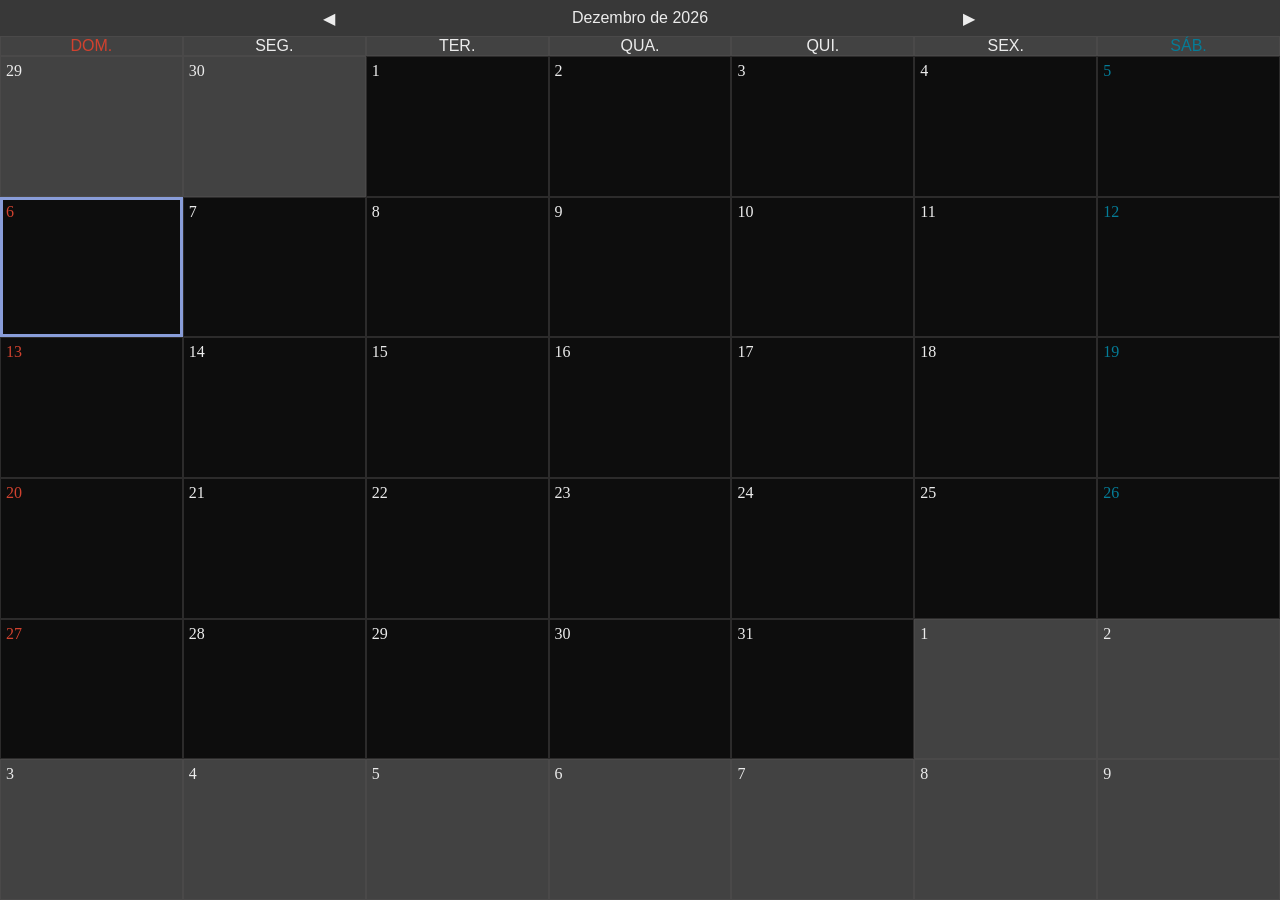
==== calendar.html @ 50bf1890 "Modularização do CSS Deixei o CSS mais modular, criando um módulo pra variáveis e módulos pras telas" ====
<!DOCTYPE html>
<html lang="pt-br">
<head>
    <meta charset="UTF-8">
    <meta name="viewport" content="width=device-width, initial-scale=1.0">
    <title>Calendário</title>
    <link href="https://fonts.googleapis.com/icon?family=Material+Icons" rel="stylesheet">
    <link rel="stylesheet" href="calendar-styles/calendar.css">
    <link rel="stylesheet" href="calendar-styles/createEventPopup.css">
    <link rel="stylesheet" href="calendar-styles/saveEventPopup.css">
</head>
<body>
    <main>
        <section class="calendar">
            <!-- Tabela com os dias do mês -->
            <table class="month">
                <caption class="calendar-header">
                    <div class="calendar-controls">
                        <button class="previous-month">&#9664;</button>
                        <button class="next-month">&#9654;</button>
                    </div>
                    <span class="calendar-title">?? de 20??</span>
                </caption>
                <thead>
                    <!-- Todas as 7 colunas -->
                    <tr class="days-of-the-week-columns">
                        <th class="days-of-the-week" style="color: var(--sun-color);">DOM.</th>
                        <th class="days-of-the-week">SEG.</th>
                        <th class="days-of-the-week">TER.</th>
                        <th class="days-of-the-week">QUA.</th>
                        <th class="days-of-the-week">QUI.</th>
                        <th class="days-of-the-week">SEX.</th>
                        <th class="days-of-the-week" style="color: var(--sat-color);">SÁB.</th>
                    </tr>
                </thead>
                <tbody>
                    <!-- Todas as 6 linhas -->
                    <tr class="days-line">
                        <td class="days">?</td>
                        <td class="days">?</td>
                        <td class="days">?</td>
                        <td class="days">?</td>
                        <td class="days">?</td>
                        <td class="days">?</td>
                        <td class="days">?</td>
                    </tr>
                    <tr class="days-line">
                        <td class="days">?</td>
                        <td class="days">?</td>
                        <td class="days">?</td>
                        <td class="days">?</td>
                        <td class="days">?</td>
                        <td class="days">?</td>
                        <td class="days">?</td>
                    </tr>
                    <tr class="days-line">
                        <td class="days">?</td>
                        <td class="days">?</td>
                        <td class="days">?</td>
                        <td class="days">?</td>
                        <td class="days">?</td>
                        <td class="days">?</td>
                        <td class="days">?</td>
                    </tr>
                    <tr class="days-line">
                        <td class="days">?</td>
                        <td class="days">?</td>
                        <td class="days marked-day">?</td>
                        <td class="days">?</td>
                        <td class="days">?</td>
                        <td class="days">?</td>
                        <td class="days marked-day">?</td>
                    </tr>
                    <tr class="days-line">
                        <td class="days">?</td>
                        <td class="days">?</td>
                        <td class="days">?</td>
                        <td class="days">?</td>
                        <td class="days">?</td>
                        <td class="days">?</td>
                        <td class="days">?</td>
                    </tr>
                    <tr class="days-line">
                        <td class="days">?</td>
                        <td class="days">?</td>
                        <td class="days">?</td>
                        <td class="days">?</td>
                        <td class="days">?</td>
                        <td class="days">?</td>
                        <td class="days">?</td>
                    </tr>
                </tbody>
            </table>
            <!-- Pop-up que lista os eventos do dia clicado e que permite criar um novo evento -->
            <aside class="add-event" aria-labelledby="popup-title" role="dialog" hidden>
                <span class="event-date">?? de 20??</span>
                <div class="saved-events">
                    <!-- Os que não tiverem marcadores de evento devem conter apenas 1 span vazio desse -->
                    <span class="saved-event"></span>
                    <!-- Deve-se adicionar esses spans dinamicamente via JS
                    <span class="saved-event">
                        <h3 class="event-title">Regar Hortaliças</h3>
                        <button class="material-icons delete-event">close</button>
                        <button class="material-icons conclude-event">check</button> 
                    </span>
                    <span class="saved-event">
                        <h3 class="event-title">Adubar Tomateiras</h3>
                        <button class="material-icons delete-event">close</button>
                        <button class="material-icons conclude-event">check</button>
                    </span>
                    <span class="saved-event">
                        <h3 class="event-title">Controlar Pragas no Milho</h3>
                        <button class="material-icons delete-event">close</button>
                        <button class="material-icons conclude-event">check</button>
                    </span>
                     -->
                </div> 
                <button type="submit" class="create-event-button">Criar</button>
            </aside>
            <!-- Pop-up para salvar um novo evento no dia que foi clicado -->
            <aside class="save-event-popup" aria-label="Save Event Popup" hidden>
                <!-- action="/salvar-evento" method="post" -->
                <form class="save-event-form">
                    <!-- Grupo de ações do evento -->
                    <div class="save-event-form-group1">
                        <!-- Botão para fechar o pop-up, visível apenas após o salvamento -->
                        <button type="button" class="material-icons close-save-event-popup" aria-label="Voltar" hidden>arrow_back</button>
                        <!-- Botão para salvar o evento, visível apenas enquanto está editando -->
                        <button type="submit" class="material-icons save-event-button" aria-label="Salvar evento">check</button>
                        <!-- Campo de título do evento: visível em modo de edição e substituído por texto fixo após o salvamento -->
                        <input type="text" name="event-name" id="event-name" maxlength="50" placeholder="Título" aria-labelledby="event-name-label" autocomplete="off" required>
                        <h3 class="event-name" id="event-name-label" hidden>?</h3>
                        <!-- Botão para escolher cor, visível apenas enquanto está editando -->
                        <button type="button" id="color-picker" aria-label="Escolher cor"></button>
                        <!-- Botão de editar, visível apenas após salvar o evento -->
                        <button type="button" class="material-icons edit-event-button" aria-label="Editar evento" hidden>edit</button>
                        <!-- Botão de limpar, visível apenas enquanto está editando -->
                        <button type="reset" class="material-icons clear-event-button" aria-label="Limpar campos">backspace</button>
                    </div>
                    <!-- Seção de data e hora do evento -->
                    <div class="save-event-form-group2">
                        <span class="save-event-popup-status">Editando</span>
                        <span class="event-date-time">
                            <i class="material-icons" aria-hidden="true">event</i> <!-- Ícone de calendário -->
                            <p aria-label="Data do Evento">??/??/20???</p> <!-- Data do dia clicado -->
                            <i class="material-icons clock" aria-hidden="true">access_time</i> <!-- Ícone de relógio -->
                            <p aria-label="Horário do Evento">?</p> <!-- Período do evento (manhã, tarde, dia todo) -->
                        </span>
                    </div>
                    <!-- Campo de descrição do evento: visível em modo de edição e substituído por texto fixo após o salvamento -->
                    <textarea name="event-description" id="event-description" placeholder="Descrição" aria-labelledby="event-description-label" autocomplete="off" required></textarea>
                    <p class="event-description" id="event-description-label" hidden>?</p>
                </form>
                <aside class="color-picker-popup" hidden>
                    <div class="color-picker-popup-square">
                        <div class="color-picker-popup-content">
                            <button type="button" style="background-color: var(--red-marker-bg-color);" class="color-picker-button"></button>
                            <button type="button" style="background-color: var(--orange-marker-bg-color);" class="color-picker-button"></button>
                            <button type="button" style="background-color: var(--yellow-marker-bg-color);" class="color-picker-button"></button>
                            <button type="button" style="background-color: var(--green-marker-bg-color);" class="color-picker-button"></button>
                            <button type="button" style="background-color: var(--blue-marker-bg-color);" class="color-picker-button"></button>
                            <button type="button" style="background-color: var(--pink-marker-bg-color);" class="color-picker-button"></button>
                            <button type="button" style="background-color: var(--black-marker-bg-color);" class="color-picker-button"></button>
                            <button type="button" style="background-color: var(--gray-marker-bg-color);" class="color-picker-button"></button>
                            <button type="button" style="background-color: var(--white-marker-bg-color);" class="color-picker-button"></button>
                        </div>
                    </div>
                </aside>
            </aside>
        </section>
    </main>
    <script type="module" src="/calendar-scripts/showCalendar.js"></script>
</body>
</html>
---- calendar-styles/calendar.css ----
@import url('variables.css');

/* Supondo */
main {
    display: flex;
    align-items: center;
    justify-content: center;
    width: 100vw;
    height: 100vh;
}

/* Supondo */
.calendar {
    position: relative; /* O pop-up de adicionar evento no calendário é posicionado em relação a ele */
    display: flex;
    align-items: center;
    justify-content: center;
    width: 100%;
    height: 100%;
    overflow-y: hidden; /* Impede rolagem vertical */
    overflow-x: hidden; /* Impede rolagem lateral */
}

.calendar-controls {
    position: absolute; /* Relativo ao .calendar-header */
    display: flex;
    align-items: center;
    justify-content: space-around;
    width: 100%;
}

.previous-month, .next-month {
    color: var(--calendar-title-color);
    background: none;
    border: none;
    font-size: 1em;
    cursor: pointer;
}

.month {
    display: flex;
    flex-direction: column;
    width: 100%;
    height: 100%;
    border-collapse: collapse;
}

.calendar-header {
    position: relative;
    padding: 0.7%;
    background-color: #383838;
}

.calendar-title {
    font-family: var(--calendar-title-font);
    font-size: 1em;
    color: var(--calendar-title-color);
}

.days-of-the-week-columns {
    display: flex;
}

.days-of-the-week, .days {
    flex: 1; /* Divide igualmente as colunas */
    color: var(--days-of-week-color);
    border: 1px solid var(--matrix-border-color); /* Borda para um efeito de matriz */
}

.days-of-the-week {
    background-color: var(--other-days-bg-color);
    font-family: var(--days-font);
}

.days {
    padding: 5px;
    background-color: var(--days-bg-color);
}

tbody {
    display: flex;
    flex-direction: column;
    height: 100%; /* Garante que o tbody ocupe a altura restante */
}

.days-line {
    display: flex;
    flex: 1; /* Divide igualmente as linhas do calendário */
}

.marked-day {
    display: flex;
    flex-direction: column;
    justify-content: space-between;
}

.day-number, .markers-container {
    pointer-events: none;   /* Evita que esses elementos "roubem" o evento de clique do seu pai */
}

.day-number {
    margin-right: auto;
    color: var(--days-of-week-color);
}

.markers-container {
    display: grid;
    grid-template-columns: repeat(4, 1fr);
    grid-template-rows: repeat(2, 1fr);
    row-gap: 3px;
    column-gap: 1px;
    grid-auto-flow: column dense; /* Preenche colunas da esquerda para a direita */
    margin-left: auto;
}

.marker {
    width: 7px;
    height: 7px;
    background-color: var(--yellow-marker-bg-color);
}
---- calendar-styles/createEventPopup.css ----
@import url('variables.css');

.add-event {
    position: absolute; /* Posicionado em relação ao .calendar */
    top: 50%;
    left: 50%;
    transform: translate(-50%, -50%);
    display: flex;
    flex-direction: column;
    width: 80%;
    background-color: #fff;
    box-shadow: 0 4px 8px rgba(0, 0, 0, 0.2);
    z-index: 10;
}

.add-event[hidden] {
    display: none; /* Permite ocultar usando o atributo hidden */
}

.overlay {
    position: absolute;
    top: 50%;
    left: 50%;
    transform: translate(-50%, -50%);
    width: 100%;
    height: 100%;
    background-color: rgba(0, 0, 0, 0.5);
    z-index: 5;
    cursor: pointer;
    display: none; /* Começa oculto */
}

.overlay.active, .add-event.active {
    display: flex; /* Mostra quando ativo */
}

.event-date, .saved-events, .create-event-button {
    display: flex;
    align-items: center;
    justify-content: center;
    width: 100%;
}

.event-date, .create-event-button {
    flex: 0 0 50px;
    background-color: #424242;
}

.event-date {
    color: #d6d5d5;
}

.saved-events {
    display: flex;
    flex-direction: column;
    max-height: calc(50px * 4); /* Limita a altura a 4 itens */
    overflow-y: auto;
    background-color: #161616;
    border: 1px solid var(--matrix-border-color);
}

.saved-event {
    flex: 0 0 50px;
    display: flex;
    align-items: center;
    width: 100%;
    margin-bottom: 0.5%;
    padding: 0.5% 0.5% 0.5% 2%;
    background-color: var(--days-bg-color);
}

.event-title {
    flex: 1;
    font: var(--calendar-title-font);
    color: #d6d5d5;
}

.delete-event, .conclude-event {
    display: block;
    font-size: 1.5rem;
    font-weight: bold;
    color: #d6d5d5;
    padding: 2%;
    background-color: var(--days-bg-color);
}

.delete-event {
    color: red;
}

.conclude-event {
    border-left: 1px solid var(--matrix-border-color);
    color: green;
}

.create-event-button {
    color: #7ABFB3;
    cursor: pointer;
}

.create-event-button:active {
    background-color: var(--days-clicked-bg-color);
}

/* Regra para aplicar estilos quando a altura é maior que a largura */
@media (max-aspect-ratio: 1/1) {
    .saved-events {
        max-height: calc(50px * 10); /* Limita a altura a 10 itens */
    }
}
---- calendar-styles/saveEventPopup.css ----
@import url('variables.css');

.save-event-popup {
    position: absolute; /* Posicionado em relação ao .calendar */
    top: 50%;
    left: 50%;
    transform: translate(-50%, -50%);
    width: 100%;
    height: 100%;
    z-index: 10;
}

.save-event-popup[hidden] {
    display: none; /* Permite ocultar usando o atributo hidden */
}

.overlay {
    position: absolute; /* Relativo ao .save-event-form */
    top: 50%;
    left: 50%;
    transform: translate(-50%, -50%);
    width: 100%;
    height: 100%;
    background-color: rgba(0, 0, 0, 0.5);
    z-index: 5;
    cursor: pointer;
    display: none; /* Começa oculto */
}

.overlay.active, .save-event-popup.active {
    display: flex;
}

.save-event-form {
    position: relative;
    display: flex;
    flex-direction: column;
    align-items: center;
    justify-content: center;
    width: 100%;
    height: 100%;
    background-color: var(--days-bg-color);
}

.save-event-form-group1, .save-event-form-group2 {
    flex: 0 0 5%;
    display: flex;
    align-items: center;
    height: 15%;
    padding: 1%;
}

.save-event-form-group1 {
    gap: 1.5%;
    width: 100%;
    background-color: var(--save-event-form-group-bg-color);
}

.save-event-form-group1 button {
    flex: 0 0 1.5rem; /* Largura fixa para os botões quadrados */
    height: 1.5rem;
    font-size: 1.5rem;
    font-weight: bold;
    color: var(--calendar-title-color);
    background-color: transparent;
    cursor: pointer;
}

.close-save-event-popup[hidden], .edit-event-button[hidden] {
    display: none; /* Permite ocultar usando o atributo hidden */
}

#color-picker {
    background-color: var(--event-day-marker-bg-color);
}

input, textarea {
    outline: none;
    border-radius: 0;
    font-family: var(--calendar-title-font);
    caret-color: blue;
}

.save-event-form-group1 input {
    flex: 1 1 0; /* Permite que o input cresça e encolha */
    min-width: 5rem; /* Limita o encolhimento do input para manter a legibilidade */
    padding: 0.25rem;
    font-size: 1.5rem;
}

.save-event-form-group1 input:focus {
    outline: 2px solid rgb(238, 156, 4); /* Define a cor e espessura do outline */
}

.save-event-form-group2 {
    align-items: center;
    justify-content: space-between;
    width: 100%;
    background-color: var(--days-bg-color);
}

.save-event-popup-status {
    color: #8b8989;;
}

.event-date-time {
    display: inline-flex;
    gap: 5px;
    padding: 5px;
    border: 1px solid #ececec;
    border-radius: 2px;
    font-size: 1rem;
    font-weight: bold;
    color: #8b8989;
    background-color: var(--days-bg-color);
}

.event-date-time i {
    font-size: 1rem;
}

.clock {
    padding-left: 5px;
}

.save-event-form textarea {
    flex: 1;
    font-size: 1.5rem;
    color: var(--calendar-title-color);
    width: 98%;
    height: 100%;
    margin-top: 1%;
    line-height: 1.5rem; /* Define o espaçamento entre linhas */
    background-image: linear-gradient(to bottom, #5554546c 1px, transparent 1px); /* Linhas de caderno */
    background-size: 100% 1.5rem; /* Ajusta o espaçamento entre as linhas */
    background-attachment: local; /* Mantém as linhas fixas ao rolar */
    resize: none;
    outline: none;
    overflow: auto;
    background-color: var(--days-bg-color);
    box-shadow: 0 0 0 1px var(--days-bg-color) inset;
}

.color-picker-popup {
    position: absolute; /* Relativo ao pop-up de salvar evento */
    top: 50%;
    left: 50%;
    transform: translate(-50%, -50%);
    width: 100%;
    height: 100%;
    z-index: 10;

    background-color: rgba(0, 0, 0, 0.5);
}

.color-picker-popup[hidden] {
    display: none; /* Permite ocultar usando o atributo hidden */
}

.color-picker-popup.active {
    display: flex;
    align-items: center;
    justify-content: center;
}

.color-picker-popup-square {
    width: 35%;            /* Define a largura em 80% do elemento pai */
    padding-top: 35%;      /* O padding-top será 80% da largura, cria um quadrado */
    position: relative;    /* Permite que elementos filhos possam ser posicionados */
    z-index: 15;           /* Acima do pop-up */
    
}

.color-picker-popup-content {
    position: absolute;
    top: 0;
    left: 0;
    right: 0;
    bottom: 0;
    display: grid;
    grid-template-columns: repeat(3, 1fr); /* Define 3 colunas de tamanho igual */
    grid-template-rows: repeat(3, 1fr);    /* Define 3 linhas de tamanho igual */
    gap: 5%;                               /* Define um espaço entre os itens */
    padding: 5%;
    background-color: #383838;
}

.color-picker-button {
    width: 100%;                           /* Cada botão ocupa toda a célula */
    height: 100%;
    cursor: pointer;
}

/* Regra para aplicar estilos quando a altura é maior que a largura */
@media (max-aspect-ratio: 1/1) {
    .color-picker-popup-square {
        width: 80%;
        padding-top: 80%;
    }
}
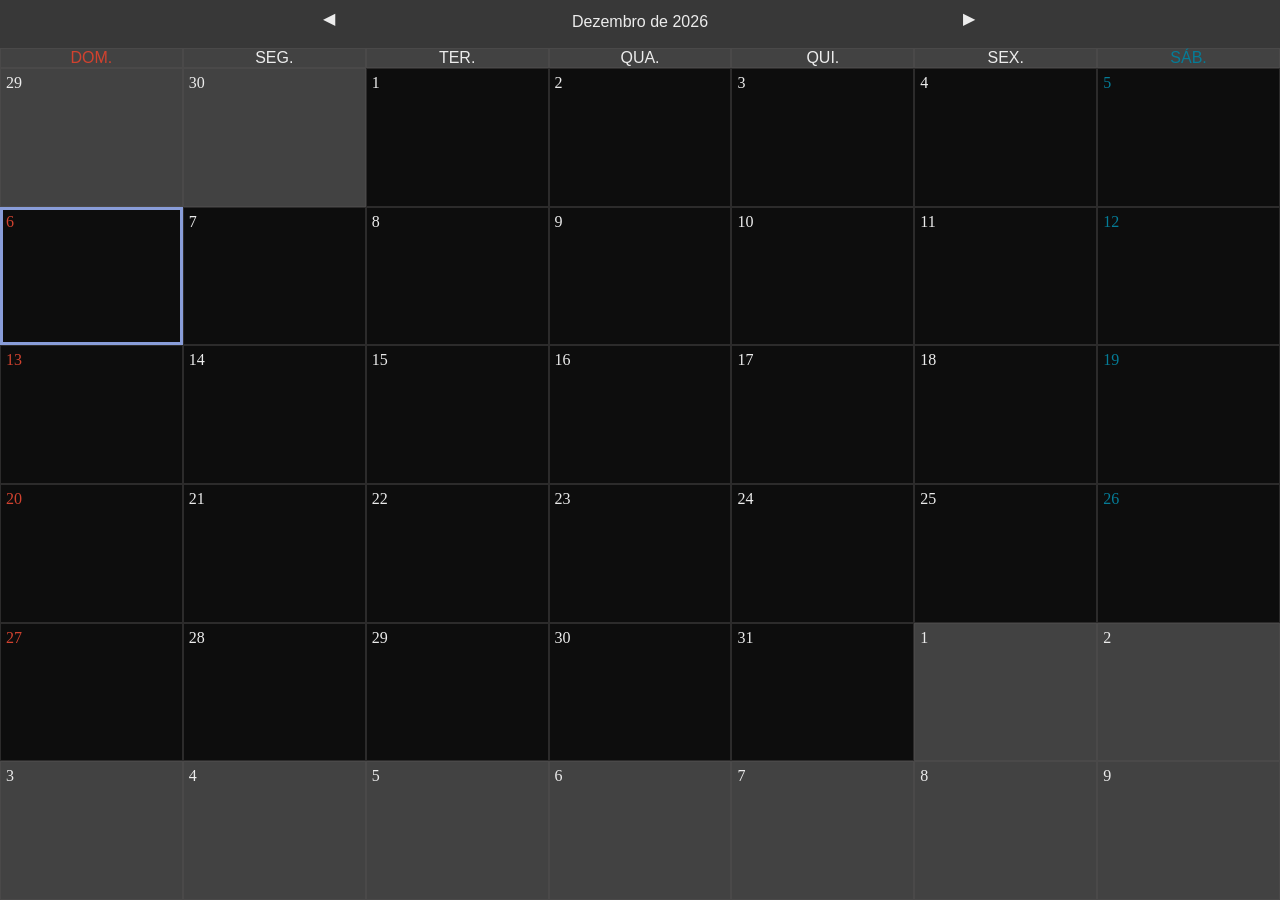
==== commit cb3587c9: "Criação de tela de configuração de repetição e adição de eventos na caixa" ====
--- a/calendar.html
+++ b/calendar.html
@@ -8,6 +8,8 @@
     <link rel="stylesheet" href="calendar-styles/calendar.css">
     <link rel="stylesheet" href="calendar-styles/createEventPopup.css">
     <link rel="stylesheet" href="calendar-styles/saveEventPopup.css">
+    <link rel="stylesheet" href="calendar-styles/repetitionConfigPopup.css">
+    <link rel="stylesheet" href="calendar-styles/endDatePicker.css">
 </head>
 <body>
     <main>
@@ -95,27 +97,10 @@
             <aside class="add-event" aria-labelledby="popup-title" role="dialog" hidden>
                 <span class="event-date">?? de 20??</span>
                 <div class="saved-events">
-                    <!-- Os que não tiverem marcadores de evento devem conter apenas 1 span vazio desse -->
-                    <span class="saved-event"></span>
-                    <!-- Deve-se adicionar esses spans dinamicamente via JS
-                    <span class="saved-event">
-                        <h3 class="event-title">Regar Hortaliças</h3>
-                        <button class="material-icons delete-event">close</button>
-                        <button class="material-icons conclude-event">check</button> 
-                    </span>
-                    <span class="saved-event">
-                        <h3 class="event-title">Adubar Tomateiras</h3>
-                        <button class="material-icons delete-event">close</button>
-                        <button class="material-icons conclude-event">check</button>
-                    </span>
-                    <span class="saved-event">
-                        <h3 class="event-title">Controlar Pragas no Milho</h3>
-                        <button class="material-icons delete-event">close</button>
-                        <button class="material-icons conclude-event">check</button>
-                    </span>
-                     -->
-                </div> 
-                <button type="submit" class="create-event-button">Criar</button>
+                    <!-- Os spans de eventos salvos são inseridos dinamicamente via JS (ver createEvent.js).
+                         Quando não há eventos no dia, fica apenas um span vazio como espaço reservado. -->
+                </div>
+                <button type="button" class="create-event-button">Criar</button>
             </aside>
             <!-- Pop-up para salvar um novo evento no dia que foi clicado -->
             <aside class="save-event-popup" aria-label="Save Event Popup" hidden>
@@ -128,7 +113,7 @@
                         <!-- Botão para salvar o evento, visível apenas enquanto está editando -->
                         <button type="submit" class="material-icons save-event-button" aria-label="Salvar evento">check</button>
                         <!-- Campo de título do evento: visível em modo de edição e substituído por texto fixo após o salvamento -->
-                        <input type="text" name="event-name" id="event-name" maxlength="50" placeholder="Título" aria-labelledby="event-name-label" autocomplete="off" required>
+                        <input type="text" name="event-name" id="event-name" maxlength="50" placeholder="Título" aria-labelledby="event-name-label" autocomplete="off">
                         <h3 class="event-name" id="event-name-label" hidden>?</h3>
                         <!-- Botão para escolher cor, visível apenas enquanto está editando -->
                         <button type="button" id="color-picker" aria-label="Escolher cor"></button>
@@ -143,12 +128,12 @@
                         <span class="event-date-time">
                             <i class="material-icons" aria-hidden="true">event</i> <!-- Ícone de calendário -->
                             <p aria-label="Data do Evento">??/??/20???</p> <!-- Data do dia clicado -->
-                            <i class="material-icons clock" aria-hidden="true">access_time</i> <!-- Ícone de relógio -->
-                            <p aria-label="Horário do Evento">?</p> <!-- Período do evento (manhã, tarde, dia todo) -->
+                            <!-- Ícone de recorrência: só aparece quando a frequência for diferente de "Uma só vez" -->
+                            <i class="material-icons recurrence-icon" aria-label="Evento recorrente" hidden>repeat</i>
                         </span>
                     </div>
                     <!-- Campo de descrição do evento: visível em modo de edição e substituído por texto fixo após o salvamento -->
-                    <textarea name="event-description" id="event-description" placeholder="Descrição" aria-labelledby="event-description-label" autocomplete="off" required></textarea>
+                    <textarea name="event-description" id="event-description" placeholder="Descrição" aria-labelledby="event-description-label" autocomplete="off"></textarea>
                     <p class="event-description" id="event-description-label" hidden>?</p>
                 </form>
                 <aside class="color-picker-popup" hidden>
@@ -167,6 +152,71 @@
                     </div>
                 </aside>
             </aside>
+            <!-- Pop-up para configurar a repetição do evento -->
+            <aside class="repetition-config-popup" aria-label="Configurar Repetição" hidden>
+                <form class="repetition-config-form">
+                    <!-- Botão para descartar (resetar) as configurações de repetição -->
+                    <button type="button" class="discard-repetition-button">Descartar</button>
+                    <!-- Grupo "Quando": data do evento que está sendo criado -->
+                    <div class="repetition-config-group">
+                        <label class="repetition-config-label">Quando</label>
+                        <span class="repetition-when-weekday">?</span>
+                        <span class="repetition-when-date">
+                            <i class="material-icons" aria-hidden="true">event</i>
+                            <span class="repetition-when-date-text">? de ??? de 20??</span>
+                        </span>
+                    </div>
+                    <!-- Grupo "Repetição": frequência com que o evento se repete -->
+                    <div class="repetition-config-group">
+                        <label class="repetition-config-label" for="repetition-frequency">Repetição <i class="material-icons" aria-hidden="true">sync_alt</i></label>
+                        <select id="repetition-frequency" class="repetition-config-select">
+                            <option value="once">Uma só vez</option>
+                            <option value="daily">Diariamente</option>
+                            <option value="weekly">Semanalmente</option>
+                            <option value="biweekly">Quinzenalmente</option>
+                            <option value="monthly">Mensalmente</option>
+                            <option value="yearly">Anualmente</option>
+                        </select>
+                    </div>
+                    <!-- Grupo "Término": data em que a repetição deixa de ocorrer ("Nunca" por padrão) -->
+                    <div class="repetition-config-group">
+                        <label class="repetition-config-label">Término</label>
+                        <span class="repetition-end">
+                            <i class="material-icons" aria-hidden="true">event</i>
+                            <span class="repetition-end-text">Nunca</span>
+                        </span>
+                    </div>
+                    <!-- Botões inferiores: cancelar mantém o estado anterior, "Pronto" salva as escolhas -->
+                    <div class="repetition-config-actions">
+                        <button type="button" class="cancel-repetition-button">Cancelar</button>
+                        <button type="submit" class="confirm-repetition-button">Pronto</button>
+                    </div>
+                </form>
+            </aside>
+            <!-- Pop-up customizado para escolher a data de término da repetição -->
+            <aside class="end-date-picker-popup" aria-label="Escolher data de término" hidden>
+                <div class="end-date-picker-card">
+                    <header class="end-date-picker-header">
+                        <span class="end-date-picker-year">2026</span>
+                        <h2 class="end-date-picker-selected">Dom., 21 de jun.</h2>
+                    </header>
+                    <div class="end-date-picker-nav">
+                        <button type="button" class="end-date-picker-prev" aria-label="Mês anterior">&#9664;</button>
+                        <span class="end-date-picker-month-title">junho de 2026</span>
+                        <button type="button" class="end-date-picker-next" aria-label="Próximo mês">&#9654;</button>
+                    </div>
+                    <div class="end-date-picker-weekdays">
+                        <span>D</span><span>S</span><span>T</span><span>Q</span><span>Q</span><span>S</span><span>S</span>
+                    </div>
+                    <div class="end-date-picker-grid">
+                        <!-- Os dias são inseridos dinamicamente via JS -->
+                    </div>
+                    <div class="end-date-picker-actions">
+                        <button type="button" class="end-date-picker-cancel">Cancelar</button>
+                        <button type="button" class="end-date-picker-ok">OK</button>
+                    </div>
+                </div>
+            </aside>
         </section>
     </main>
     <script type="module" src="/calendar-scripts/showCalendar.js"></script>
--- a/calendar-styles/calendar.css
+++ b/calendar-styles/calendar.css
@@ -27,6 +27,7 @@
     align-items: center;
     justify-content: space-around;
     width: 100%;
+    pointer-events: none; /* Permite que cliques no espaço entre os botões alcancem o título atrás */
 }
 
 .previous-month, .next-month {
@@ -35,6 +36,7 @@
     border: none;
     font-size: 1em;
     cursor: pointer;
+    pointer-events: auto; /* Botões continuam clicáveis normalmente */
 }
 
 .month {
@@ -52,9 +54,18 @@
 }
 
 .calendar-title {
+    position: relative; /* Pra conter o efeito ripple */
+    display: inline-block;
+    overflow: hidden;   /* Pra recortar o ripple ao retângulo do título */
+    padding: 0.25rem 0.75rem;
+    border-radius: 999px; /* Suaviza as bordas do ripple */
     font-family: var(--calendar-title-font);
     font-size: 1em;
     color: var(--calendar-title-color);
+    /* Suprime o highlight nativo em mobile para não competir com o ripple */
+    -webkit-tap-highlight-color: transparent;
+    user-select: none;
+    touch-action: none;
 }
 
 .days-of-the-week-columns {
--- a/calendar-styles/createEventPopup.css
+++ b/calendar-styles/createEventPopup.css
@@ -53,35 +53,96 @@
 .saved-events {
     display: flex;
     flex-direction: column;
-    max-height: calc(50px * 4); /* Limita a altura a 4 itens */
+    justify-content: flex-start; /* Sobrescreve o center herdado para não cortar itens do topo ao rolar */
+    align-items: stretch;        /* Itens ocupam toda a largura do container */
+    gap: 0.25rem;
+    max-height: 16rem; /* Limita a altura (~4 itens com altura ~3.5rem) */
     overflow-y: auto;
+    overflow-x: hidden;
     background-color: #161616;
     border: 1px solid var(--matrix-border-color);
+    /* Barra de rolagem fina, semi-transparente, no estilo da barra nativa de navegadores mobile (Firefox) */
+    scrollbar-width: thin;
+    scrollbar-color: rgba(255, 255, 255, 0.35) transparent;
+}
+
+/* Barra de rolagem fina, semi-transparente, no estilo da barra nativa de navegadores mobile (WebKit/Blink) */
+.saved-events::-webkit-scrollbar {
+    width: 0.35rem;
+}
+
+.saved-events::-webkit-scrollbar-track {
+    background: transparent; /* Sem trilho visível, como nas barras mobile */
+}
+
+.saved-events::-webkit-scrollbar-thumb {
+    background-color: rgba(255, 255, 255, 0.35);
+    border-radius: 999px; /* Totalmente arredondada */
+}
+
+.saved-events::-webkit-scrollbar-thumb:hover {
+    background-color: rgba(255, 255, 255, 0.55);
 }
 
 .saved-event {
-    flex: 0 0 50px;
+    flex: 0 0 auto;
     display: flex;
     align-items: center;
     width: 100%;
-    margin-bottom: 0.5%;
-    padding: 0.5% 0.5% 0.5% 2%;
+    min-height: 3rem;
+    padding: 0.4rem 0.5rem;
     background-color: var(--days-bg-color);
+    box-sizing: border-box;
+    overflow: hidden;
+}
+
+/* A faixa lateral colorida só aparece em spans que contêm um evento real,
+   nunca no span vazio reservado para dias sem eventos */
+.saved-event.has-event {
+    border-left: 0.35rem solid var(--event-day-marker-bg-color); /* Cor padrão sobrescrita via inline style com a cor real do evento */
 }
 
 .event-title {
-    flex: 1;
-    font: var(--calendar-title-font);
+    flex: 1 1 0;
+    min-width: 0; /* Necessário para que o ellipsis funcione em flex */
+    padding-left: 0.75rem;
+    font-family: var(--calendar-title-font);
+    font-size: 1.05rem;
     color: #d6d5d5;
+    white-space: nowrap;
+    overflow: hidden;
+    text-overflow: ellipsis;
 }
 
 .delete-event, .conclude-event {
+    flex: 0 0 auto;
     display: block;
+    width: 2rem;
+    height: 2rem;
     font-size: 1.5rem;
     font-weight: bold;
     color: #d6d5d5;
-    padding: 2%;
+    padding: 0.25rem;
     background-color: var(--days-bg-color);
+    cursor: pointer;
+    transition: opacity 0.2s ease;
+}
+
+/* Estado de evento concluído: título riscado e atenuado, check também atenuado
+   (o botão de excluir permanece em destaque para continuar acionável) */
+.saved-event.concluded .event-title {
+    text-decoration: line-through;
+    text-decoration-thickness: 0.12rem;
+    opacity: 0.55;
+}
+
+.saved-event.concluded .conclude-event {
+    opacity: 0.45;
+}
+
+.saved-event.concluded {
+    /* Atenua sutilmente o fundo todo do item para reforçar o estado "feito" */
+    background-color: #0a0a0a;
 }
 
 .delete-event {
@@ -94,6 +155,8 @@
 }
 
 .create-event-button {
+    position: relative; /* Pra fazer a animação */
+    overflow: hidden;   /* Pra fazer a animação */
     color: #7ABFB3;
     cursor: pointer;
 }
@@ -102,9 +165,57 @@
     background-color: var(--days-clicked-bg-color);
 }
 
-/* Regra para aplicar estilos quando a altura é maior que a largura */
+/* Regra para aplicar estilos quando a altura é maior que a largura (celular em modo retrato) */
 @media (max-aspect-ratio: 1/1) {
     .saved-events {
-        max-height: calc(50px * 10); /* Limita a altura a 10 itens */
+        max-height: 35rem; /* Permite mostrar mais itens em telas verticais */
+    }
+}
+
+/* Tablets e telas médias: ajusta proporções do pop-up e dos itens da lista */
+@media (min-width: 600px) {
+    .add-event {
+        width: 70%;
+    }
+
+    .saved-event {
+        min-height: 3.25rem;
+        padding: 0.5rem 0.75rem;
+    }
+
+    .event-title {
+        font-size: 1.15rem;
+        padding-left: 1rem;
+    }
+}
+
+/* Telas grandes (computadores): cartão centralizado com largura limitada e itens maiores */
+@media (min-width: 900px) {
+    .add-event {
+        width: min(50%, 32rem);
+    }
+
+    .saved-events {
+        max-height: 20rem;
+    }
+
+    .saved-event {
+        min-height: 3.5rem;
+        padding: 0.6rem 1rem;
+    }
+
+    .saved-event.has-event {
+        border-left-width: 0.4rem;
+    }
+
+    .event-title {
+        font-size: 1.25rem;
+        padding-left: 1.1rem;
+    }
+
+    .delete-event, .conclude-event {
+        width: 2.25rem;
+        height: 2.25rem;
+        font-size: 1.6rem;
     }
 }
--- a/calendar-styles/saveEventPopup.css
+++ b/calendar-styles/saveEventPopup.css
@@ -25,6 +25,10 @@
     z-index: 5;
     cursor: pointer;
     display: none; /* Começa oculto */
+}
+
+.close-save-event-popup.active {
+    display: flex;
 }
 
 .overlay.active, .save-event-popup.active {
@@ -119,8 +123,12 @@
     font-size: 1rem;
 }
 
-.clock {
+.recurrence-icon {
     padding-left: 5px;
+}
+
+.recurrence-icon[hidden] {
+    display: none; /* Permite ocultar usando o atributo hidden */
 }
 
 .save-event-form textarea {
--- a/calendar-styles/repetitionConfigPopup.css
+++ b/calendar-styles/repetitionConfigPopup.css
@@ -0,0 +1,259 @@
+@import url('variables.css');
+
+.repetition-config-popup {
+    position: absolute; /* Posicionado em relação ao .calendar */
+    top: 0;
+    left: 0;
+    width: 100%;
+    height: 100%;
+    z-index: 15; /* Acima do pop-up de salvar evento */
+}
+
+.repetition-config-popup[hidden] {
+    display: none; /* Permite ocultar usando o atributo hidden */
+}
+
+.repetition-config-popup.active {
+    display: flex;
+}
+
+.repetition-config-form {
+    position: relative;
+    display: flex;
+    flex-direction: column;
+    align-items: stretch;
+    gap: 1.5%;
+    width: 100%;
+    height: 100%;
+    padding: 5% 5% 2% 5%;
+    background-color: var(--days-bg-color);
+    overflow-y: auto;   /* Rolagem vertical quando o conteúdo não cabe */
+    overflow-x: hidden; /* Nunca rola lateralmente */
+}
+
+/* Botão "Descartar" no topo (limpa as configurações para o padrão) */
+.discard-repetition-button {
+    width: 100%;
+    padding: 3%;
+    font-family: var(--calendar-title-font);
+    font-size: 1.25rem;
+    font-weight: bold;
+    color: var(--event-add-button-bg-color);
+    background-color: transparent;
+    border: 1px solid var(--matrix-border-color);
+    border-radius: 999px; /* Pílula */
+    cursor: pointer;
+}
+
+.discard-repetition-button:active {
+    background-color: var(--days-clicked-bg-color);
+}
+
+/* Cada grupo "Tipo", "Quando", "Repetição", "Término" */
+.repetition-config-group {
+    display: flex;
+    flex-direction: column;
+    gap: 0.4rem;
+    padding: 2% 0;
+    min-width: 0; /* Permite encolher para evitar overflow horizontal em grid */
+}
+
+.repetition-config-label {
+    display: flex;
+    align-items: center;
+    gap: 0.4rem;
+    font-family: var(--calendar-title-font);
+    font-size: 0.95rem;
+    font-weight: bold;
+    color: var(--days-of-week-color);
+}
+
+.repetition-config-label i {
+    font-size: 1rem;
+}
+
+/* Texto do dia da semana (parte do grupo "Quando") */
+.repetition-when-weekday {
+    padding: 3% 4%;
+    font-family: var(--calendar-title-font);
+    font-size: 1.1rem;
+    color: var(--calendar-title-color);
+    background-color: var(--days-bg-color);
+    border: 1px solid var(--matrix-border-color);
+    border-radius: 999px;
+    overflow: hidden;
+    text-overflow: ellipsis;
+    white-space: nowrap;
+}
+
+/* Caixa com ícone + data (usada em "Quando" e "Término") */
+.repetition-when-date, .repetition-end {
+    display: inline-flex;
+    align-items: center;
+    gap: 0.5rem;
+    padding: 3% 4%;
+    font-family: var(--calendar-title-font);
+    font-size: 1.1rem;
+    color: var(--calendar-title-color);
+    background-color: var(--days-bg-color);
+    border: 1px solid var(--matrix-border-color);
+    border-radius: 999px;
+    cursor: pointer;
+    overflow: hidden;
+    min-width: 0;
+}
+
+.repetition-when-date-text, .repetition-end-text {
+    overflow: hidden;
+    text-overflow: ellipsis;
+    white-space: nowrap;
+}
+
+.repetition-when-date i, .repetition-end i {
+    flex: 0 0 auto;
+    font-size: 1.1rem;
+}
+
+/* Dropdown de frequência */
+.repetition-config-select {
+    appearance: none;
+    -webkit-appearance: none;
+    width: 100%;
+    padding: 3% 4%;
+    font-family: var(--calendar-title-font);
+    font-size: 1.1rem;
+    color: var(--calendar-title-color);
+    background-color: var(--days-bg-color);
+    border: none;
+    border-bottom: 1px solid var(--matrix-border-color);
+    cursor: pointer;
+    outline: none;
+}
+
+.repetition-config-select option {
+    color: var(--calendar-title-color);
+    background-color: var(--days-bg-color);
+}
+
+/* Input nativo de data: escondido visualmente, mas ainda disparável via .click()/.showPicker() */
+.repetition-end-input {
+    position: absolute;
+    width: 1px;
+    height: 1px;
+    opacity: 0;
+    pointer-events: none;
+}
+
+/* Botões inferiores "Cancelar" e "Pronto" */
+.repetition-config-actions {
+    display: flex;
+    align-items: center;
+    justify-content: flex-end;
+    gap: 8%;
+    margin-top: auto; /* Empurra para a base do formulário */
+    padding: 3% 2%;
+}
+
+.cancel-repetition-button, .confirm-repetition-button {
+    font-family: var(--calendar-title-font);
+    font-size: 1rem;
+    font-weight: bold;
+    color: var(--event-add-button-bg-color);
+    background-color: transparent;
+    cursor: pointer;
+}
+
+.cancel-repetition-button:active, .confirm-repetition-button:active {
+    opacity: 0.6;
+}
+
+/* Layout horizontal (paisagem em celulares e telas de computador):
+   mantém ocupando a tela toda mas organiza os grupos lado a lado para usar melhor o espaço */
+@media (min-aspect-ratio: 1/1) {
+    
+
+    .discard-repetition-button {
+        grid-area: discard;
+        padding: 1.2%;
+        font-size: 1.05rem;
+    }
+    .repetition-config-group:nth-of-type(1) { grid-area: when; }      /* "Quando" */
+    .repetition-config-group:nth-of-type(2) { grid-area: frequency; } /* "Repetição" */
+    .repetition-config-group:nth-of-type(3) { grid-area: end; }       /* "Término" */
+    .repetition-config-actions {
+        grid-area: actions;
+        padding: 1% 0;
+    }
+
+    .repetition-config-group {
+        padding: 0.5% 0;
+    }
+
+    .repetition-when-weekday, .repetition-when-date, .repetition-end, .repetition-config-select {
+        padding: 1.4% 2.5%;
+        font-size: 1rem;
+    }
+}
+
+/* Telas largas (computadores em paisagem): tipografia e espaçamento um pouco maiores */
+@media (min-width: 900px) and (min-aspect-ratio: 1/1) {
+    .repetition-config-form {
+        padding: 2% 6%;
+        column-gap: 4%;
+        row-gap: 1.2%;
+    }
+
+    .discard-repetition-button {
+        padding: 0.9%;
+        font-size: 1.1rem;
+    }
+
+    .repetition-config-label {
+        font-size: 1rem;
+    }
+
+    .repetition-when-weekday, .repetition-when-date, .repetition-end, .repetition-config-select {
+        padding: 1% 2%;
+        font-size: 1.05rem;
+    }
+
+    .cancel-repetition-button, .confirm-repetition-button {
+        font-size: 1.05rem;
+    }
+}
+
+/* Telas muito baixas (paisagem em celular): comprime para evitar rolagem */
+@media (max-height: 480px) and (min-aspect-ratio: 1/1) {
+    .repetition-config-form {
+        gap: 0.5%;
+        padding: 1.5% 3%;
+        row-gap: 0.5%;
+    }
+
+    .discard-repetition-button {
+        padding: 0.6%;
+        font-size: 0.95rem;
+    }
+
+    .repetition-config-group {
+        padding: 0.3% 0;
+        gap: 0.2rem;
+    }
+
+    .repetition-config-label {
+        font-size: 0.85rem;
+    }
+
+    .repetition-when-weekday, .repetition-when-date, .repetition-end, .repetition-config-select {
+        padding: 1% 2.5%;
+        font-size: 0.9rem;
+    }
+
+    .repetition-config-actions {
+        padding: 0.4% 0;
+    }
+
+    .cancel-repetition-button, .confirm-repetition-button {
+        font-size: 0.95rem;
+    }
+}
--- a/calendar-styles/endDatePicker.css
+++ b/calendar-styles/endDatePicker.css
@@ -0,0 +1,197 @@
+@import url('variables.css');
+
+/* Pop-up de escolha da data de término da repetição
+   Estilo inspirado no date picker nativo do Android, mas adaptado à paleta do app */
+
+.end-date-picker-popup {
+    position: absolute; /* Posicionado em relação ao .calendar */
+    top: 0;
+    left: 0;
+    width: 100%;
+    height: 100%;
+    z-index: 20; /* Acima do pop-up de configuração de repetição */
+    background-color: rgba(0, 0, 0, 0.5); /* Backdrop que deixa o conteúdo de trás visível */
+}
+
+.end-date-picker-popup[hidden] {
+    display: none; /* Permite ocultar usando o atributo hidden */
+}
+
+.end-date-picker-popup.active {
+    display: flex;
+    align-items: center;
+    justify-content: center;
+}
+
+/* Cartão central que contém todo o picker */
+.end-date-picker-card {
+    display: flex;
+    flex-direction: column;
+    width: min(90%, 22rem);
+    max-height: 90%;
+    overflow-y: auto;   /* Permite rolagem como fallback (ex.: paisagem em telas baixas) */
+    overflow-x: hidden;
+    background-color: #181616;
+    /* Barra de rolagem fina, estilo mobile */
+    scrollbar-width: thin;
+    scrollbar-color: rgba(255, 255, 255, 0.35) transparent;
+}
+
+.end-date-picker-card::-webkit-scrollbar { width: 0.35rem; }
+.end-date-picker-card::-webkit-scrollbar-track { background: transparent; }
+.end-date-picker-card::-webkit-scrollbar-thumb {
+    background-color: rgba(255, 255, 255, 0.35);
+    border-radius: 999px;
+}
+
+/* Cabeçalho com ano pequeno e data selecionada grande */
+.end-date-picker-header {
+    display: flex;
+    flex-direction: column;
+    gap: 0.25rem;
+    padding: 1.25rem 1.5rem;
+    background-color: #646464;
+    font-family: var(--calendar-title-font);
+    color: var(--calendar-title-color);
+}
+
+.end-date-picker-year {
+    font-size: 1rem;
+    opacity: 0.8;
+}
+
+.end-date-picker-selected {
+    font-size: 1.85rem;
+    font-weight: bold;
+    line-height: 1.1;
+}
+
+/* Linha de navegação entre meses */
+.end-date-picker-nav {
+    display: flex;
+    align-items: center;
+    justify-content: space-between;
+    padding: 0.75rem 1rem 0.25rem 1rem;
+    font-family: var(--calendar-title-font);
+    color: var(--calendar-title-color);
+}
+
+.end-date-picker-prev, .end-date-picker-next {
+    width: 2rem;
+    height: 2rem;
+    font-size: 0.85rem;
+    color: var(--calendar-title-color);
+    background-color: transparent;
+    cursor: pointer;
+    border-radius: 50%;
+}
+
+.end-date-picker-prev:active, .end-date-picker-next:active {
+    background-color: rgba(255, 255, 255, 0.1);
+}
+
+.end-date-picker-month-title {
+    font-size: 1rem;
+}
+
+/* Cabeçalho dos dias da semana */
+.end-date-picker-weekdays {
+    display: grid;
+    grid-template-columns: repeat(7, 1fr);
+    padding: 0 0.5rem;
+    font-family: var(--calendar-title-font);
+    font-size: 0.9rem;
+    color: var(--days-of-week-color);
+    text-align: center;
+}
+
+.end-date-picker-weekdays span {
+    padding: 0.4rem 0;
+}
+
+/* Grade dos dias do mês */
+.end-date-picker-grid {
+    display: grid;
+    grid-template-columns: repeat(7, 1fr);
+    grid-auto-rows: 2.4rem; /* Altura fixa por linha para que 6 linhas caibam sem rolagem */
+    gap: 0.2rem;
+    padding: 0.25rem 0.5rem 0.75rem 0.5rem;
+}
+
+.end-date-picker-day {
+    display: flex;
+    align-items: center;
+    justify-content: center;
+    width: 2.4rem;
+    height: 2.4rem;
+    max-width: 100%;
+    max-height: 100%;
+    margin: 0 auto; /* Centraliza horizontalmente o círculo dentro da célula do grid */
+    font-family: var(--calendar-title-font);
+    font-size: 0.95rem;
+    color: var(--calendar-title-color);
+    background-color: transparent;
+    border-radius: 50%;
+    cursor: pointer;
+}
+
+.end-date-picker-day:active {
+    background-color: rgba(255, 255, 255, 0.1);
+}
+
+/* Dia que pertence ao mês exibido mas não é selecionável (fora do intervalo) — mantido para futura extensão */
+.end-date-picker-day.empty {
+    cursor: default;
+    pointer-events: none;
+    color: transparent;
+}
+
+/* Dia selecionado: círculo destacado com a cor de acento do app */
+.end-date-picker-day.selected {
+    background-color: var(--event-add-button-bg-color);
+    color: var(--days-bg-color);
+    font-weight: bold;
+}
+
+/* Botões inferiores Cancelar / OK */
+.end-date-picker-actions {
+    display: flex;
+    align-items: center;
+    justify-content: flex-end;
+    gap: 1.5rem;
+    padding: 0.75rem 1.5rem 1rem 1.5rem;
+}
+
+.end-date-picker-cancel, .end-date-picker-ok {
+    font-family: var(--calendar-title-font);
+    font-size: 1rem;
+    font-weight: bold;
+    color: var(--event-add-button-bg-color);
+    background-color: transparent;
+    cursor: pointer;
+}
+
+.end-date-picker-cancel:active, .end-date-picker-ok:active {
+    opacity: 0.6;
+}
+
+/* Telas largas em paisagem: aproveita melhor o espaço */
+@media (min-width: 900px) and (min-aspect-ratio: 1/1) {
+    .end-date-picker-card {
+        width: min(60%, 26rem);
+    }
+
+    .end-date-picker-selected {
+        font-size: 2rem;
+    }
+
+    .end-date-picker-grid {
+        grid-auto-rows: 2.7rem;
+    }
+
+    .end-date-picker-day {
+        width: 2.7rem;
+        height: 2.7rem;
+        font-size: 1rem;
+    }
+}
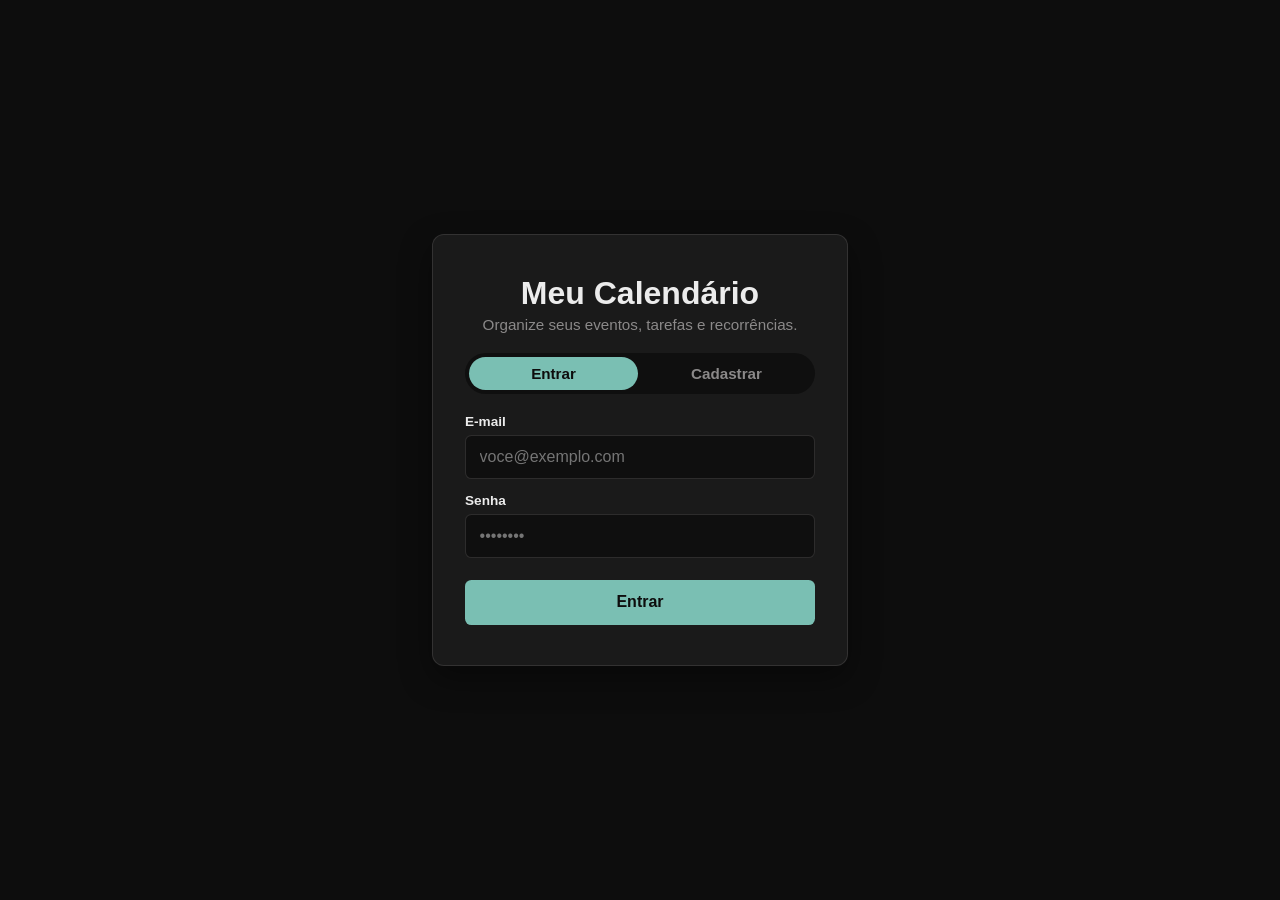
==== commit 4e23bbcc: "Integração com o backend" ====
--- a/calendar.html
+++ b/calendar.html
@@ -10,9 +10,15 @@
     <link rel="stylesheet" href="calendar-styles/saveEventPopup.css">
     <link rel="stylesheet" href="calendar-styles/repetitionConfigPopup.css">
     <link rel="stylesheet" href="calendar-styles/endDatePicker.css">
+    <link rel="stylesheet" href="calendar-styles/dateTimePickerPopup.css">
+    <link rel="stylesheet" href="calendar-styles/clockPicker.css">
 </head>
 <body>
     <main>
+        <!-- Botão flutuante de logout: retorna à tela de login -->
+        <button type="button" class="logout-button" aria-label="Sair da conta" title="Sair">
+            <i class="material-icons" aria-hidden="true">logout</i>
+        </button>
         <section class="calendar">
             <!-- Tabela com os dias do mês -->
             <table class="month">
@@ -124,7 +130,11 @@
                     </div>
                     <!-- Seção de data e hora do evento -->
                     <div class="save-event-form-group2">
-                        <span class="save-event-popup-status">Editando</span>
+                        <!-- Trigger: ícone de relógio + rótulo do horário; abre o pop-up de escolha de data/hora -->
+                        <button type="button" class="save-event-popup-status">
+                            <i class="material-icons" aria-hidden="true">access_time</i>
+                            <span class="save-event-time-label">O dia todo</span>
+                        </button>
                         <span class="event-date-time">
                             <i class="material-icons" aria-hidden="true">event</i> <!-- Ícone de calendário -->
                             <p aria-label="Data do Evento">??/??/20???</p> <!-- Data do dia clicado -->
@@ -168,15 +178,23 @@
                     </div>
                     <!-- Grupo "Repetição": frequência com que o evento se repete -->
                     <div class="repetition-config-group">
-                        <label class="repetition-config-label" for="repetition-frequency">Repetição <i class="material-icons" aria-hidden="true">sync_alt</i></label>
-                        <select id="repetition-frequency" class="repetition-config-select">
-                            <option value="once">Uma só vez</option>
-                            <option value="daily">Diariamente</option>
-                            <option value="weekly">Semanalmente</option>
-                            <option value="biweekly">Quinzenalmente</option>
-                            <option value="monthly">Mensalmente</option>
-                            <option value="yearly">Anualmente</option>
-                        </select>
+                        <label class="repetition-config-label">Repetição <i class="material-icons" aria-hidden="true">sync_alt</i></label>
+                        <!-- Dropdown customizado: substitui o <select> nativo para evitar que o menu do
+                             navegador estoure a largura em telas verticais estreitas -->
+                        <div class="custom-select" id="repetition-frequency">
+                            <button type="button" class="custom-select-trigger" aria-haspopup="listbox">
+                                <span class="custom-select-value">Uma só vez</span>
+                                <i class="material-icons" aria-hidden="true">arrow_drop_down</i>
+                            </button>
+                            <ul class="custom-select-options" role="listbox" hidden>
+                                <li role="option" data-value="once">Uma só vez</li>
+                                <li role="option" data-value="daily">Diariamente</li>
+                                <li role="option" data-value="weekly">Semanalmente</li>
+                                <li role="option" data-value="biweekly">Quinzenalmente</li>
+                                <li role="option" data-value="monthly">Mensalmente</li>
+                                <li role="option" data-value="yearly">Anualmente</li>
+                            </ul>
+                        </div>
                     </div>
                     <!-- Grupo "Término": data em que a repetição deixa de ocorrer ("Nunca" por padrão) -->
                     <div class="repetition-config-group">
@@ -192,6 +210,51 @@
                         <button type="submit" class="confirm-repetition-button">Pronto</button>
                     </div>
                 </form>
+            </aside>
+            <!-- Pop-up para escolher data e hora de início e fim do evento -->
+            <aside class="datetime-picker-popup" aria-label="Escolher data e hora do evento" hidden>
+                <div class="datetime-picker-card">
+                    <!-- Linha "O dia todo" com toggle -->
+                    <label class="datetime-picker-allday">
+                        <i class="material-icons" aria-hidden="true">access_time</i>
+                        <span>O dia todo</span>
+                        <input type="checkbox" class="datetime-picker-allday-check">
+                    </label>
+                    <div class="datetime-picker-divider"></div>
+                    <!-- Linha de início: data + hora -->
+                    <div class="datetime-picker-row">
+                        <button type="button" class="datetime-picker-start-date">?</button>
+                        <button type="button" class="datetime-picker-start-time">06:00</button>
+                    </div>
+                    <!-- Linha de fim: data + hora -->
+                    <div class="datetime-picker-row">
+                        <button type="button" class="datetime-picker-end-date">?</button>
+                        <button type="button" class="datetime-picker-end-time">06:00</button>
+                    </div>
+                    <div class="datetime-picker-actions">
+                        <button type="button" class="datetime-picker-cancel">Cancelar</button>
+                        <button type="button" class="datetime-picker-ok">OK</button>
+                    </div>
+                </div>
+            </aside>
+            <!-- Pop-up de seleção de horário estilo relógio -->
+            <aside class="clock-picker-popup" aria-label="Escolher horário" hidden>
+                <div class="clock-picker-card">
+                    <div class="clock-picker-display">
+                        <button type="button" class="clock-picker-hour-btn active">06</button>
+                        <span>:</span>
+                        <button type="button" class="clock-picker-minute-btn">00</button>
+                    </div>
+                    <div class="clock-picker-dial">
+                        <div class="clock-picker-hand"></div>
+                        <div class="clock-picker-center"></div>
+                        <!-- Números da mostrador inseridos dinamicamente via JS -->
+                    </div>
+                    <div class="clock-picker-actions">
+                        <button type="button" class="clock-picker-cancel">Cancelar</button>
+                        <button type="button" class="clock-picker-ok">OK</button>
+                    </div>
+                </div>
             </aside>
             <!-- Pop-up customizado para escolher a data de término da repetição -->
             <aside class="end-date-picker-popup" aria-label="Escolher data de término" hidden>
@@ -211,6 +274,10 @@
                     <div class="end-date-picker-grid">
                         <!-- Os dias são inseridos dinamicamente via JS -->
                     </div>
+                    <!-- Lista de anos exibida quando o usuário clica no ano do cabeçalho -->
+                    <div class="end-date-picker-year-list" hidden>
+                        <!-- Os anos são inseridos dinamicamente via JS -->
+                    </div>
                     <div class="end-date-picker-actions">
                         <button type="button" class="end-date-picker-cancel">Cancelar</button>
                         <button type="button" class="end-date-picker-ok">OK</button>
--- a/calendar-styles/calendar.css
+++ b/calendar-styles/calendar.css
@@ -2,11 +2,61 @@
 
 /* Supondo */
 main {
+    position: relative; /* Ancora o botão flutuante de logout */
     display: flex;
     align-items: center;
     justify-content: center;
     width: 100vw;
     height: 100vh;
+}
+
+/* Botão flutuante de logout no canto superior direito */
+.logout-button {
+    position: absolute;
+    top: 0.6rem;
+    right: 0.6rem;
+    z-index: 30; /* Acima do calendário e dos pop-ups principais */
+    display: flex;
+    align-items: center;
+    justify-content: center;
+    width: 2.4rem;
+    height: 2.4rem;
+    padding: 0;
+    color: var(--calendar-title-color);
+    background-color: rgba(0, 0, 0, 0.45);
+    border: 1px solid var(--matrix-border-color);
+    border-radius: 50%;
+    box-shadow: 0 0.25rem 0.75rem rgba(0, 0, 0, 0.35);
+    cursor: pointer;
+    transition: background-color 0.15s ease, transform 0.1s ease;
+    -webkit-tap-highlight-color: transparent;
+    user-select: none;
+}
+
+.logout-button i {
+    font-size: 1.25rem;
+}
+
+.logout-button:hover {
+    background-color: rgba(0, 0, 0, 0.7);
+}
+
+.logout-button:active {
+    transform: scale(0.94);
+}
+
+/* Tablets e computadores: botão um pouco maior e mais afastado da borda */
+@media (min-width: 600px) {
+    .logout-button {
+        top: 0.9rem;
+        right: 0.9rem;
+        width: 2.75rem;
+        height: 2.75rem;
+    }
+
+    .logout-button i {
+        font-size: 1.4rem;
+    }
 }
 
 /* Supondo */
--- a/calendar-styles/createEventPopup.css
+++ b/calendar-styles/createEventPopup.css
@@ -102,16 +102,39 @@
     border-left: 0.35rem solid var(--event-day-marker-bg-color); /* Cor padrão sobrescrita via inline style com a cor real do evento */
 }
 
+/* Wrapper que empilha o título e a linha de horário verticalmente */
+.saved-event-info {
+    flex: 1 1 0;
+    min-width: 0; /* Necessário para que o ellipsis dos filhos funcione */
+    display: flex;
+    flex-direction: column;
+    gap: 0.15rem;
+}
+
 .event-title {
-    flex: 1 1 0;
-    min-width: 0; /* Necessário para que o ellipsis funcione em flex */
-    padding-left: 0.75rem;
     font-family: var(--calendar-title-font);
     font-size: 1.05rem;
     color: #d6d5d5;
     white-space: nowrap;
     overflow: hidden;
     text-overflow: ellipsis;
+}
+
+/* Linha "🕐 HH:MM - HH:MM" abaixo do título; ausente quando o evento é "O dia todo" */
+.saved-event-time {
+    display: inline-flex;
+    align-items: center;
+    gap: 0.3rem;
+    font-family: var(--calendar-title-font);
+    font-size: 0.85rem;
+    color: #8b8989;
+    white-space: nowrap;
+    overflow: hidden;
+    text-overflow: ellipsis;
+}
+
+.saved-event-time i {
+    font-size: 0.95rem;
 }
 
 .delete-event, .conclude-event {
@@ -136,6 +159,10 @@
     opacity: 0.55;
 }
 
+.saved-event.concluded .saved-event-time {
+    opacity: 0.55;
+}
+
 .saved-event.concluded .conclude-event {
     opacity: 0.45;
 }
@@ -185,7 +212,6 @@
 
     .event-title {
         font-size: 1.15rem;
-        padding-left: 1rem;
     }
 }
 
@@ -210,7 +236,6 @@
 
     .event-title {
         font-size: 1.25rem;
-        padding-left: 1.1rem;
     }
 
     .delete-event, .conclude-event {
--- a/calendar-styles/saveEventPopup.css
+++ b/calendar-styles/saveEventPopup.css
@@ -51,7 +51,7 @@
     display: flex;
     align-items: center;
     height: 15%;
-    padding: 1%;
+    padding: 10px;
 }
 
 .save-event-form-group1 {
@@ -104,6 +104,7 @@
 }
 
 .save-event-popup-status {
+    border: 1px solid #ececec;
     color: #8b8989;;
 }
 
@@ -133,10 +134,11 @@
 
 .save-event-form textarea {
     flex: 1;
-    font-size: 1.5rem;
-    color: var(--calendar-title-color);
-    width: 98%;
-    height: 100%;
+    font-size: 1.2rem;
+    color: #c9c7c7;
+    width: 100%;
+    height: 100%;
+    padding: 0 10px;
     margin-top: 1%;
     line-height: 1.5rem; /* Define o espaçamento entre linhas */
     background-image: linear-gradient(to bottom, #5554546c 1px, transparent 1px); /* Linhas de caderno */
@@ -147,6 +149,26 @@
     overflow: auto;
     background-color: var(--days-bg-color);
     box-shadow: 0 0 0 1px var(--days-bg-color) inset;
+    /* Barra de rolagem fina, semi-transparente, no mesmo estilo da lista de eventos salvos */
+    scrollbar-width: thin;
+    scrollbar-color: rgba(255, 255, 255, 0.35) transparent;
+}
+
+.save-event-form textarea::-webkit-scrollbar {
+    width: 0.35rem;
+}
+
+.save-event-form textarea::-webkit-scrollbar-track {
+    background: transparent;
+}
+
+.save-event-form textarea::-webkit-scrollbar-thumb {
+    background-color: rgba(255, 255, 255, 0.35);
+    border-radius: 999px;
+}
+
+.save-event-form textarea::-webkit-scrollbar-thumb:hover {
+    background-color: rgba(255, 255, 255, 0.55);
 }
 
 .color-picker-popup {
--- a/calendar-styles/repetitionConfigPopup.css
+++ b/calendar-styles/repetitionConfigPopup.css
@@ -114,12 +114,24 @@
     font-size: 1.1rem;
 }
 
-/* Dropdown de frequência */
-.repetition-config-select {
-    appearance: none;
-    -webkit-appearance: none;
-    width: 100%;
-    padding: 3% 4%;
+/* Dropdown customizado de frequência — substitui o <select> nativo para respeitar
+   estritamente a largura do container em todas as telas */
+.custom-select {
+    position: relative;
+    width: 100%;
+    min-width: 0;
+}
+
+.custom-select-trigger {
+    display: flex;
+    align-items: center;
+    justify-content: space-between;
+    gap: 0.5rem;
+    width: 100%;
+    max-width: 100%;
+    min-width: 0;
+    box-sizing: border-box;
+    padding: 1% 2%;
     font-family: var(--calendar-title-font);
     font-size: 1.1rem;
     color: var(--calendar-title-color);
@@ -128,11 +140,75 @@
     border-bottom: 1px solid var(--matrix-border-color);
     cursor: pointer;
     outline: none;
-}
-
-.repetition-config-select option {
+    text-align: left;
+}
+
+.custom-select-value {
+    flex: 1 1 0;
+    min-width: 0;
+    overflow: hidden;
+    text-overflow: ellipsis;
+    white-space: nowrap;
+}
+
+.custom-select-trigger i {
+    flex: 0 0 auto;
+    font-size: 1.5rem;
+    transition: transform 0.15s ease;
+}
+
+.custom-select.open .custom-select-trigger i {
+    transform: rotate(180deg);
+}
+
+.custom-select-options {
+    position: absolute;
+    top: 100%;
+    left: 0;
+    right: 0;
+    z-index: 20;
+    list-style: none;
+    margin: 0.25rem 0 0 0;
+    padding: 0.25rem 0;
+    max-height: 15rem;
+    overflow-y: auto;
+    overflow-x: hidden;
+    background-color: #2b2b2b;
+    border: 1px solid var(--matrix-border-color);
+    border-radius: 0.35rem;
+    box-shadow: 0 0.5rem 1rem rgba(0, 0, 0, 0.4);
+    /* Barra de rolagem fina no mesmo estilo das outras listas */
+    scrollbar-width: thin;
+    scrollbar-color: rgba(255, 255, 255, 0.35) transparent;
+}
+
+.custom-select-options[hidden] { display: none; }
+.custom-select-options::-webkit-scrollbar { width: 0.35rem; }
+.custom-select-options::-webkit-scrollbar-track { background: transparent; }
+.custom-select-options::-webkit-scrollbar-thumb {
+    background-color: rgba(255, 255, 255, 0.35);
+    border-radius: 999px;
+}
+
+.custom-select-options li {
+    padding: 0.65rem 1rem;
+    font-family: var(--calendar-title-font);
+    font-size: 1rem;
     color: var(--calendar-title-color);
-    background-color: var(--days-bg-color);
+    cursor: pointer;
+    overflow: hidden;
+    text-overflow: ellipsis;
+    white-space: nowrap;
+}
+
+.custom-select-options li:hover {
+    background-color: rgba(255, 255, 255, 0.06);
+}
+
+.custom-select-options li.selected {
+    background-color: var(--event-add-button-bg-color);
+    color: var(--days-bg-color);
+    font-weight: bold;
 }
 
 /* Input nativo de data: escondido visualmente, mas ainda disparável via .click()/.showPicker() */
--- a/calendar-styles/endDatePicker.css
+++ b/calendar-styles/endDatePicker.css
@@ -58,6 +58,14 @@
 .end-date-picker-year {
     font-size: 1rem;
     opacity: 0.8;
+    cursor: pointer;
+    user-select: none;
+    align-self: flex-start;
+    padding: 0.1rem 0.25rem;
+}
+
+.end-date-picker-year:active {
+    opacity: 1;
 }
 
 .end-date-picker-selected {
@@ -153,6 +161,61 @@
     font-weight: bold;
 }
 
+/* Lista de anos exibida em "modo seleção de ano" no lugar da grade de dias */
+.end-date-picker-year-list {
+    flex: 1;
+    display: flex;
+    flex-direction: column;
+    align-items: stretch;
+    gap: 0.5rem;
+    padding: 0.75rem 1rem;
+    overflow-y: auto;
+    /* Barra de rolagem fina no mesmo estilo das outras listas */
+    scrollbar-width: thin;
+    scrollbar-color: rgba(255, 255, 255, 0.35) transparent;
+}
+
+.end-date-picker-year-list[hidden] {
+    display: none;
+}
+
+.end-date-picker-year-list::-webkit-scrollbar { width: 0.35rem; }
+.end-date-picker-year-list::-webkit-scrollbar-track { background: transparent; }
+.end-date-picker-year-list::-webkit-scrollbar-thumb {
+    background-color: rgba(255, 255, 255, 0.35);
+    border-radius: 999px;
+}
+
+.end-date-picker-year-option {
+    padding: 0.5rem;
+    font-family: var(--calendar-title-font);
+    font-size: 1.2rem;
+    color: var(--calendar-title-color);
+    background-color: transparent;
+    border: none;
+    cursor: pointer;
+    text-align: center;
+}
+
+.end-date-picker-year-option:active {
+    background-color: rgba(255, 255, 255, 0.08);
+    border-radius: 999px;
+}
+
+/* Ano atualmente exibido na grade: destacado em maior e na cor de acento */
+.end-date-picker-year-option.current {
+    font-size: 1.75rem;
+    font-weight: bold;
+    color: var(--event-add-button-bg-color);
+}
+
+/* Quando o cartão está em modo de seleção de ano, esconde nav, dias da semana e grade */
+.end-date-picker-card.year-mode .end-date-picker-nav,
+.end-date-picker-card.year-mode .end-date-picker-weekdays,
+.end-date-picker-card.year-mode .end-date-picker-grid {
+    display: none;
+}
+
 /* Botões inferiores Cancelar / OK */
 .end-date-picker-actions {
     display: flex;
--- a/calendar-styles/dateTimePickerPopup.css
+++ b/calendar-styles/dateTimePickerPopup.css
@@ -0,0 +1,154 @@
+@import url('variables.css');
+
+/* Pop-up para escolher data/hora de início e fim do evento
+   Overlay centralizado com backdrop translúcido no mesmo padrão dos outros pop-ups */
+
+.datetime-picker-popup {
+    position: absolute; /* Posicionado em relação ao .calendar */
+    top: 0;
+    left: 0;
+    width: 100%;
+    height: 100%;
+    z-index: 18; /* Acima do save-event-popup */
+    background-color: rgba(0, 0, 0, 0.5);
+}
+
+.datetime-picker-popup[hidden] {
+    display: none;
+}
+
+.datetime-picker-popup.active {
+    display: flex;
+    align-items: center;
+    justify-content: center;
+}
+
+.datetime-picker-card {
+    display: flex;
+    flex-direction: column;
+    width: min(92%, 26rem);
+    max-height: 90%;
+    overflow-y: auto;
+    overflow-x: hidden;
+    padding: 1rem 1rem 0.5rem 1rem;
+    background-color: #2b2b2b;
+    color: var(--calendar-title-color);
+    font-family: var(--calendar-title-font);
+}
+
+/* Linha "O dia todo" com ícone + label + checkbox */
+.datetime-picker-allday {
+    display: flex;
+    align-items: center;
+    gap: 0.75rem;
+    padding: 0.75rem 0.5rem;
+    font-size: 1.05rem;
+    cursor: pointer;
+    user-select: none;
+}
+
+.datetime-picker-allday i {
+    font-size: 1.35rem;
+    color: var(--calendar-title-color);
+}
+
+.datetime-picker-allday span {
+    flex: 1;
+}
+
+.datetime-picker-allday-check {
+    width: 1.15rem;
+    height: 1.15rem;
+    accent-color: var(--event-add-button-bg-color);
+    cursor: pointer;
+}
+
+.datetime-picker-divider {
+    height: 1px;
+    background-color: rgba(255, 255, 255, 0.1);
+    margin: 0.25rem 0;
+}
+
+/* Linhas de início/fim: data à esquerda, hora à direita */
+.datetime-picker-row {
+    display: flex;
+    align-items: center;
+    justify-content: space-between;
+    gap: 1rem;
+    padding: 0.5rem 0.5rem;
+}
+
+.datetime-picker-row button {
+    flex: 0 0 auto;
+    padding: 0.5rem 0.75rem;
+    font-family: var(--calendar-title-font);
+    font-size: 1.05rem;
+    color: var(--calendar-title-color);
+    background-color: transparent;
+    border: none;
+    border-radius: 0.35rem;
+    cursor: pointer;
+}
+
+.datetime-picker-row button:active,
+.datetime-picker-row button:hover {
+    background-color: rgba(255, 255, 255, 0.06);
+}
+
+.datetime-picker-start-date, .datetime-picker-end-date {
+    flex: 1 1 0 !important;
+    text-align: left;
+    overflow: hidden;
+    text-overflow: ellipsis;
+    white-space: nowrap;
+}
+
+/* Estado "O dia todo" ativo: esconde as horas mas mantém as datas */
+.datetime-picker-card.all-day .datetime-picker-start-time,
+.datetime-picker-card.all-day .datetime-picker-end-time {
+    display: none;
+}
+
+.datetime-picker-actions {
+    display: flex;
+    align-items: center;
+    justify-content: flex-end;
+    gap: 1.5rem;
+    padding: 0.75rem 0.5rem 0.5rem 0.5rem;
+}
+
+.datetime-picker-cancel, .datetime-picker-ok {
+    font-family: var(--calendar-title-font);
+    font-size: 1rem;
+    font-weight: bold;
+    color: var(--event-add-button-bg-color);
+    background-color: transparent;
+    cursor: pointer;
+}
+
+.datetime-picker-cancel:active, .datetime-picker-ok:active {
+    opacity: 0.6;
+}
+
+/* Trigger no formulário de salvar: ícone + texto */
+.save-event-popup-status {
+    display: inline-flex;
+    align-items: center;
+    gap: 0.4rem;
+    padding: 0.35rem 0.6rem;
+    font-family: var(--calendar-title-font);
+    font-size: 0.95rem;
+    font-weight: bold;
+    color: #8b8989;
+    background-color: transparent;
+    cursor: pointer;
+    border-radius: 0.25rem;
+}
+
+.save-event-popup-status:active {
+    background-color: rgba(255, 255, 255, 0.06);
+}
+
+.save-event-popup-status i {
+    font-size: 1.1rem;
+}
--- a/calendar-styles/clockPicker.css
+++ b/calendar-styles/clockPicker.css
@@ -0,0 +1,178 @@
+@import url('variables.css');
+
+/* Pop-up de seleção de horário estilo relógio (padrão Android) */
+
+.clock-picker-popup {
+    position: absolute;
+    top: 0;
+    left: 0;
+    width: 100%;
+    height: 100%;
+    z-index: 25; /* Acima do datetime-picker */
+    background-color: rgba(0, 0, 0, 0.5);
+}
+
+.clock-picker-popup[hidden] {
+    display: none;
+}
+
+.clock-picker-popup.active {
+    display: flex;
+    align-items: center;
+    justify-content: center;
+}
+
+.clock-picker-card {
+    display: flex;
+    flex-direction: column;
+    width: min(90%, 22rem);
+    background-color: var(--days-bg-color);
+    color: var(--calendar-title-color);
+    font-family: var(--calendar-title-font);
+}
+
+/* Display digital HH : MM no topo */
+.clock-picker-display {
+    display: flex;
+    align-items: center;
+    justify-content: center;
+    gap: 0.35rem;
+    padding: 1.5rem 1rem;
+    font-size: 3.5rem;
+    font-weight: bold;
+    background-color: #646464;
+}
+
+.clock-picker-hour-btn, .clock-picker-minute-btn {
+    font-family: var(--calendar-title-font);
+    font-size: 3.5rem;
+    font-weight: bold;
+    color: var(--calendar-title-color);
+    background-color: transparent;
+    padding: 0 0.5rem;
+    cursor: pointer;
+    opacity: 0.5;
+}
+
+.clock-picker-hour-btn.active, .clock-picker-minute-btn.active {
+    opacity: 1;
+}
+
+/* Mostrador circular — captura eventos de ponteiro para permitir drag do ponteiro */
+.clock-picker-dial {
+    position: relative;
+    width: 18rem;
+    height: 18rem;
+    max-width: 90vw;
+    max-height: 90vw;
+    margin: 1rem auto;
+    border-radius: 50%;
+    background-color: #4a4a4a;
+    touch-action: none; /* Impede scroll/zoom do navegador ao arrastar */
+    cursor: pointer;
+    user-select: none;
+}
+
+/* Ponteiro que sai do centro em direção ao valor selecionado
+   Corrigido: a base fica no centro do mostrador e o ponteiro se estende para CIMA
+   Assim rotate(0deg) aponta para 12/00 no topo. */
+.clock-picker-hand {
+    position: absolute;
+    bottom: 50%;
+    left: 50%;
+    width: 2px;
+    background-color: var(--event-add-button-bg-color);
+    transform-origin: bottom center;
+    transform: translateX(-50%) rotate(0deg);
+    pointer-events: none;
+    z-index: 1;
+    /* Altura padrão: alcança o anel externo (números maiores) */
+    height: 42%;
+}
+
+/* Quando o valor selecionado está no anel interno (13-23, 00), o ponteiro é mais curto */
+.clock-picker-hand.inner {
+    height: 28%;
+}
+
+/* Bolinha na ponta do ponteiro, sobre a qual o número selecionado se destaca */
+.clock-picker-hand-tip {
+    position: absolute;
+    top: 0;
+    left: 50%;
+    width: 1.8rem;
+    height: 1.8rem;
+    background-color: var(--event-add-button-bg-color);
+    border-radius: 50%;
+    transform: translate(-50%, -50%);
+    pointer-events: none;
+}
+
+/* Bolinha central (pivô do ponteiro) */
+.clock-picker-center {
+    position: absolute;
+    top: 50%;
+    left: 50%;
+    width: 0.5rem;
+    height: 0.5rem;
+    background-color: var(--event-add-button-bg-color);
+    border-radius: 50%;
+    transform: translate(-50%, -50%);
+    pointer-events: none;
+    z-index: 2;
+}
+
+/* Números do mostrador (apenas visuais; a interação acontece via pointer events no dial) */
+.clock-number {
+    position: absolute;
+    display: flex;
+    align-items: center;
+    justify-content: center;
+    width: 2.2rem;
+    height: 2.2rem;
+    font-family: var(--calendar-title-font);
+    font-size: 1.1rem;
+    color: var(--calendar-title-color);
+    background-color: transparent;
+    border-radius: 50%;
+    z-index: 3;
+    user-select: none;
+    pointer-events: none; /* Os cliques passam para o dial fazer o cálculo por ângulo */
+}
+
+/* Números do anel interno (13-23, 00) são menores e mais claros */
+.clock-number.inner {
+    font-size: 0.9rem;
+    opacity: 0.75;
+}
+
+/* Número selecionado: destacado como círculo teal */
+.clock-number.selected {
+    background-color: var(--event-add-button-bg-color);
+    color: var(--days-bg-color);
+    font-weight: bold;
+    opacity: 1;
+    z-index: 4;
+}
+
+/* Botões inferiores */
+.clock-picker-actions {
+    display: flex;
+    align-items: center;
+    justify-content: flex-end;
+    gap: 1.5rem;
+    padding: 0.5rem 1.25rem 1rem 1.25rem;
+}
+
+.clock-picker-cancel, .clock-picker-ok {
+    font-family: var(--calendar-title-font);
+    font-size: 1rem;
+    font-weight: bold;
+    color: var(--event-add-button-bg-color);
+    background-color: transparent;
+    cursor: pointer;
+}
+
+.clock-picker-cancel:active, .clock-picker-ok:active {
+    opacity: 0.6;
+}
